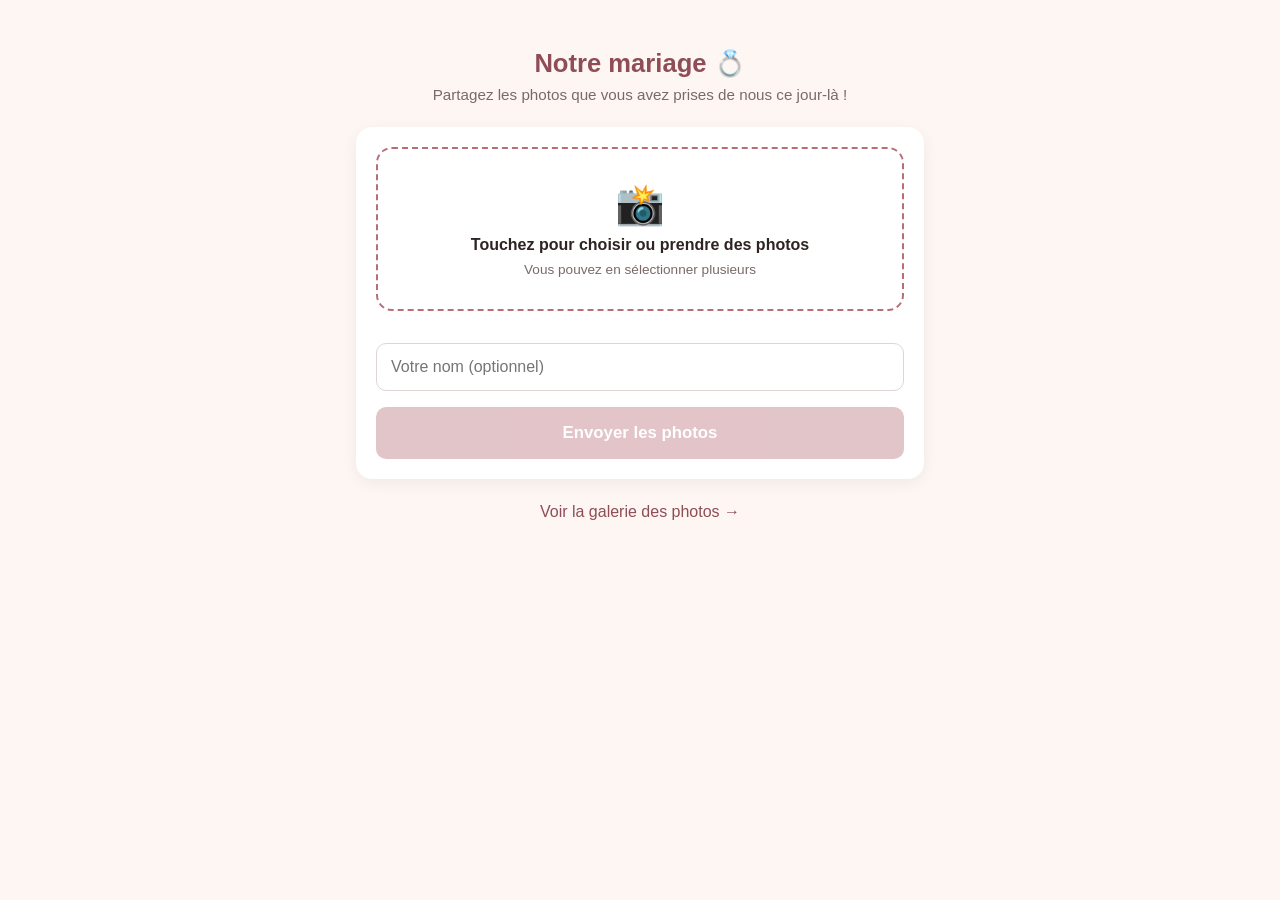
==== index.html @ cdbea4b7 "Premiere version du site" ====
<!DOCTYPE html>
<html lang="fr">
<head>
  <meta charset="UTF-8">
  <meta name="viewport" content="width=device-width, initial-scale=1.0, viewport-fit=cover">
  <title>Envoyez vos photos 💍</title>
  <link rel="stylesheet" href="css/style.css">
</head>
<body>

  <main class="container">
    <header class="header">
      <h1>Notre mariage 💍</h1>
      <p class="subtitle">Partagez les photos que vous avez prises de nous ce jour-là !</p>
    </header>

    <section class="upload-card">
      <label for="fileInput" class="upload-zone" id="uploadZone">
        <span class="upload-icon">📸</span>
        <span class="upload-text">Touchez pour choisir ou prendre des photos</span>
        <span class="upload-hint">Vous pouvez en sélectionner plusieurs</span>
      </label>
      <input
        type="file"
        id="fileInput"
        accept="image/*"
        multiple
        hidden
      >

      <div id="previewGrid" class="preview-grid"></div>

      <input
        type="text"
        id="nomInvite"
        class="input-nom"
        placeholder="Votre nom (optionnel)"
      >

      <button id="sendBtn" class="btn-send" disabled>Envoyer les photos</button>

      <div id="progressWrap" class="progress-wrap" hidden>
        <div id="progressBar" class="progress-bar"></div>
        <span id="progressText" class="progress-text">0%</span>
      </div>

      <div id="successMsg" class="success-msg" hidden>
        ✅ Merci ! Vos photos ont bien été envoyées.
      </div>
    </section>

    <a href="galerie.html" class="link-galerie">Voir la galerie des photos →</a>
  </main>

  <script src="js/config.js"></script>
  <script src="js/upload.js"></script>
</body>
</html>
---- css/style.css ----
* {
  box-sizing: border-box;
  margin: 0;
  padding: 0;
}

:root {
  --primary: #b76e79;
  --primary-dark: #8f4d57;
  --bg: #fdf6f3;
  --card-bg: #ffffff;
  --text: #2e2422;
  --text-light: #7a6a67;
  --success: #4caf50;
  --radius: 16px;
}

body {
  font-family: -apple-system, "Segoe UI", Roboto, sans-serif;
  background: var(--bg);
  color: var(--text);
  min-height: 100vh;
  padding-top: env(safe-area-inset-top, 0px);
  padding-bottom: env(safe-area-inset-bottom, 0px);
}

.container {
  max-width: 480px;
  margin: 0 auto;
  padding: 24px 16px 60px;
}

.header {
  text-align: center;
  margin-bottom: 24px;
}

.header h1 {
  font-size: 1.6rem;
  margin-bottom: 8px;
  color: var(--primary-dark);
}

.subtitle {
  color: var(--text-light);
  font-size: 0.95rem;
}

.upload-card {
  background: var(--card-bg);
  border-radius: var(--radius);
  padding: 20px;
  box-shadow: 0 4px 16px rgba(0,0,0,0.06);
}

.upload-zone {
  display: flex;
  flex-direction: column;
  align-items: center;
  justify-content: center;
  gap: 8px;
  border: 2px dashed var(--primary);
  border-radius: var(--radius);
  padding: 32px 16px;
  cursor: pointer;
  text-align: center;
  transition: background 0.2s;
}

.upload-zone:active {
  background: rgba(183, 110, 121, 0.08);
}

.upload-icon {
  font-size: 2.5rem;
}

.upload-text {
  font-weight: 600;
}

.upload-hint {
  font-size: 0.85rem;
  color: var(--text-light);
}

.preview-grid {
  display: grid;
  grid-template-columns: repeat(3, 1fr);
  gap: 8px;
  margin-top: 16px;
}

.preview-grid img {
  width: 100%;
  aspect-ratio: 1;
  object-fit: cover;
  border-radius: 8px;
}

.input-nom {
  width: 100%;
  margin-top: 16px;
  padding: 14px;
  border: 1px solid #e0d5d3;
  border-radius: 10px;
  font-size: 1rem;
}

.btn-send {
  width: 100%;
  margin-top: 16px;
  padding: 16px;
  background: var(--primary);
  color: white;
  border: none;
  border-radius: 10px;
  font-size: 1.05rem;
  font-weight: 600;
  cursor: pointer;
  transition: opacity 0.2s;
}

.btn-send:disabled {
  opacity: 0.4;
  cursor: not-allowed;
}

.btn-send:not(:disabled):active {
  opacity: 0.8;
}

.progress-wrap {
  margin-top: 16px;
  background: #eee;
  border-radius: 20px;
  height: 24px;
  position: relative;
  overflow: hidden;
}

.progress-bar {
  height: 100%;
  background: var(--primary);
  width: 0%;
  transition: width 0.2s;
}

.progress-text {
  position: absolute;
  inset: 0;
  display: flex;
  align-items: center;
  justify-content: center;
  font-size: 0.8rem;
  color: white;
  font-weight: 600;
}

.success-msg {
  margin-top: 16px;
  background: #e8f5e9;
  color: #2e7d32;
  padding: 14px;
  border-radius: 10px;
  text-align: center;
  font-weight: 500;
}

.link-galerie {
  display: block;
  text-align: center;
  margin-top: 24px;
  color: var(--primary-dark);
  text-decoration: none;
  font-weight: 500;
}

@media (min-width: 600px) {
  .container {
    max-width: 600px;
    padding-top: 48px;
  }
  .preview-grid {
    grid-template-columns: repeat(4, 1fr);
  }
}
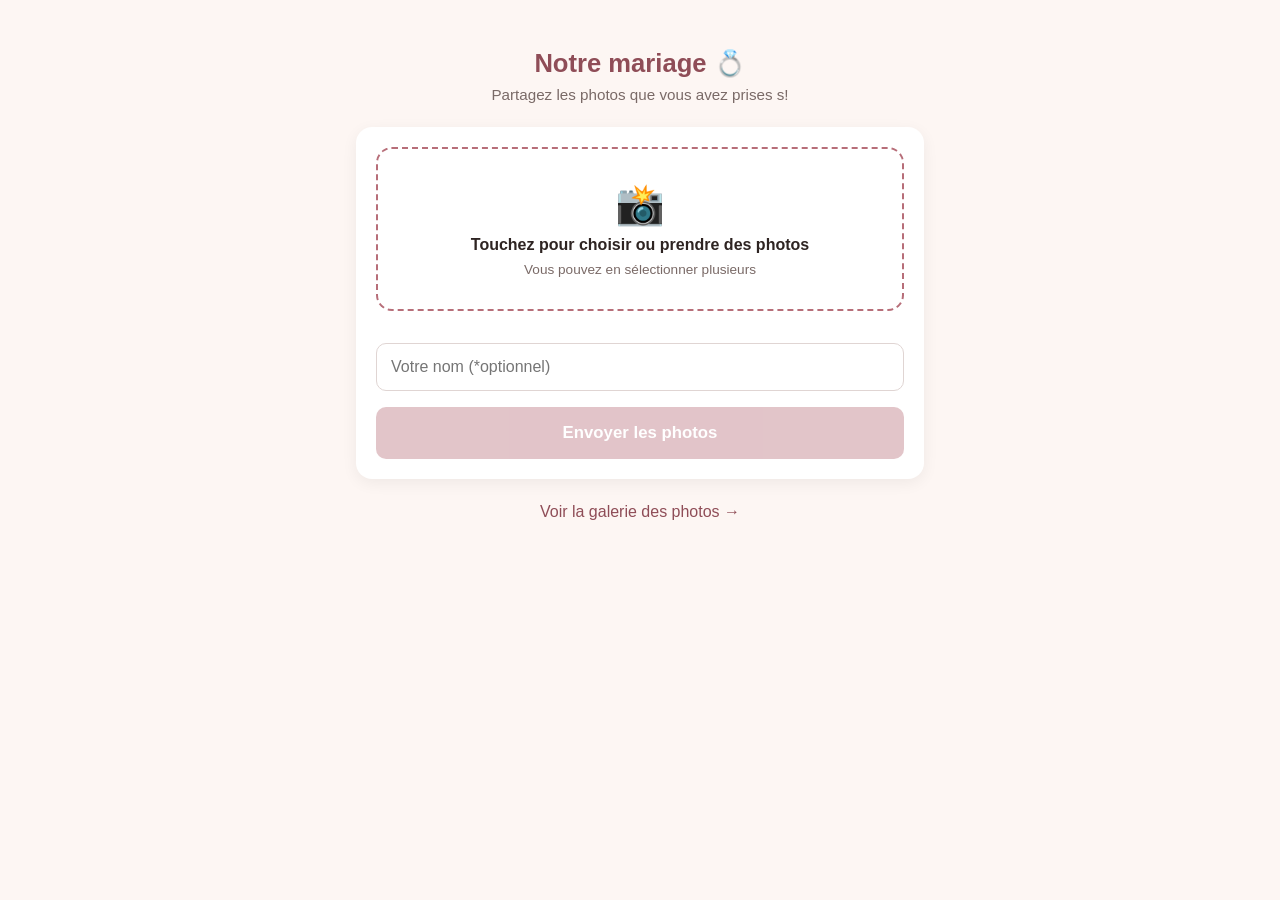
==== commit 7925ded0: "Exploration galerei admin" ====
--- a/index.html
+++ b/index.html
@@ -11,7 +11,7 @@
   <main class="container">
     <header class="header">
       <h1>Notre mariage 💍</h1>
-      <p class="subtitle">Partagez les photos que vous avez prises de nous ce jour-là !</p>
+      <p class="subtitle">Partagez les photos que vous avez prises s!</p>
     </header>
 
     <section class="upload-card">
@@ -34,7 +34,7 @@
         type="text"
         id="nomInvite"
         class="input-nom"
-        placeholder="Votre nom (optionnel)"
+        placeholder="Votre nom (*optionnel)"
       >
 
       <button id="sendBtn" class="btn-send" disabled>Envoyer les photos</button>
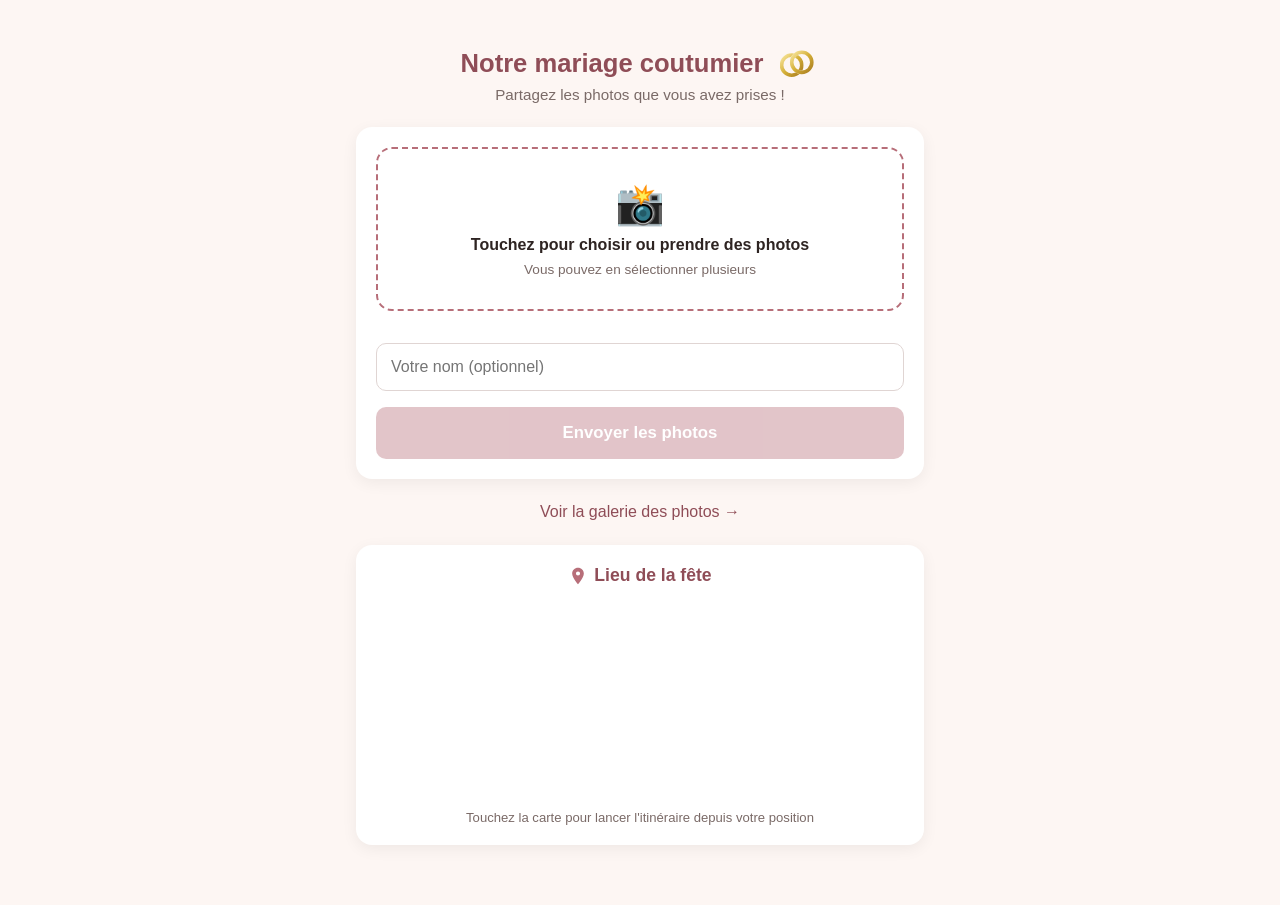
==== commit 6f69e977: "ajout de la carte map" ====
--- a/index.html
+++ b/index.html
@@ -3,15 +3,33 @@
 <head>
   <meta charset="UTF-8">
   <meta name="viewport" content="width=device-width, initial-scale=1.0, viewport-fit=cover">
-  <title>Envoyez vos photos 💍</title>
+  <title>Envoyez vos photos</title>
   <link rel="stylesheet" href="css/style.css">
 </head>
 <body>
 
   <main class="container">
     <header class="header">
-      <h1>Notre mariage 💍</h1>
-      <p class="subtitle">Partagez les photos que vous avez prises s!</p>
+      <h1 class="title-with-icon">
+        Notre mariage coutumier
+        <svg class="icon-rings" viewBox="0 0 64 40" xmlns="http://www.w3.org/2000/svg" aria-hidden="true">
+          <defs>
+            <linearGradient id="goldGrad" x1="0%" y1="0%" x2="100%" y2="100%">
+              <stop offset="0%" stop-color="#f9e79f"/>
+              <stop offset="50%" stop-color="#d4af37"/>
+              <stop offset="100%" stop-color="#a97c1f"/>
+            </linearGradient>
+            <mask id="ringFrontMask">
+              <rect x="0" y="0" width="64" height="40" fill="white"/>
+              <circle cx="40" cy="19" r="16.5" fill="black"/>
+              <circle cx="40" cy="19" r="11.5" fill="white"/>
+            </mask>
+          </defs>
+          <circle cx="26" cy="23" r="14" fill="none" stroke="url(#goldGrad)" stroke-width="5" mask="url(#ringFrontMask)"/>
+          <circle cx="40" cy="19" r="14" fill="none" stroke="url(#goldGrad)" stroke-width="5"/>
+        </svg>
+      </h1>
+      <p class="subtitle">Partagez les photos que vous avez prises !</p>
     </header>
 
     <section class="upload-card">
@@ -34,7 +52,7 @@
         type="text"
         id="nomInvite"
         class="input-nom"
-        placeholder="Votre nom (*optionnel)"
+        placeholder="Votre nom (optionnel)"
       >
 
       <button id="sendBtn" class="btn-send" disabled>Envoyer les photos</button>
@@ -50,6 +68,31 @@
     </section>
 
     <a href="galerie.html" class="link-galerie">Voir la galerie des photos →</a>
+
+    <section class="location-card">
+      <h2 class="location-title">
+        <svg class="icon-pin" viewBox="0 0 24 24" xmlns="http://www.w3.org/2000/svg" aria-hidden="true">
+          <path d="M12 2C8.13 2 5 5.13 5 9c0 5.25 7 13 7 13s7-7.75 7-13c0-3.87-3.13-7-7-7zm0 9.5A2.5 2.5 0 1 1 12 6.5a2.5 2.5 0 0 1 0 5z" fill="var(--primary)"/>
+        </svg>
+        Lieu de la fête
+      </h2>
+      <div class="map-wrap">
+        <iframe
+          class="map-frame"
+          src="https://www.openstreetmap.org/export/embed.html?bbox=1.264922,6.173806,1.284922,6.193806&marker=6.183806,1.274922"
+          loading="lazy"
+          title="Carte du lieu de la fête"
+        ></iframe>
+        <a
+          class="map-overlay"
+          href="https://www.google.com/maps/dir/?api=1&destination=6.183806,1.274922"
+          target="_blank"
+          rel="noopener"
+          aria-label="Ouvrir l'itinéraire vers le lieu dans Google Maps"
+        ></a>
+      </div>
+      <p class="map-hint">Touchez la carte pour lancer l'itinéraire depuis votre position</p>
+    </section>
   </main>
 
   <script src="js/config.js"></script>
--- a/css/style.css
+++ b/css/style.css
@@ -35,10 +35,20 @@
   margin-bottom: 24px;
 }
 
-.header h1 {
+.title-with-icon {
+  display: flex;
+  align-items: center;
+  justify-content: center;
+  gap: 10px;
   font-size: 1.6rem;
   margin-bottom: 8px;
   color: var(--primary-dark);
+}
+
+.icon-rings {
+  width: 46px;
+  height: 30px;
+  flex-shrink: 0;
 }
 
 .subtitle {
@@ -176,6 +186,57 @@
   font-weight: 500;
 }
 
+.location-card {
+  background: var(--card-bg);
+  border-radius: var(--radius);
+  padding: 20px;
+  margin-top: 24px;
+  box-shadow: 0 4px 16px rgba(0,0,0,0.06);
+}
+
+.location-title {
+  display: flex;
+  align-items: center;
+  justify-content: center;
+  gap: 6px;
+  font-size: 1.1rem;
+  margin-bottom: 14px;
+  color: var(--primary-dark);
+}
+
+.icon-pin {
+  width: 20px;
+  height: 20px;
+  flex-shrink: 0;
+}
+
+.map-wrap {
+  position: relative;
+  height: 200px;
+  border-radius: 12px;
+  overflow: hidden;
+}
+
+.map-frame {
+  width: 100%;
+  height: 100%;
+  border: 0;
+  pointer-events: none;
+}
+
+.map-overlay {
+  position: absolute;
+  inset: 0;
+  display: block;
+}
+
+.map-hint {
+  text-align: center;
+  font-size: 0.82rem;
+  color: var(--text-light);
+  margin-top: 10px;
+}
+
 @media (min-width: 600px) {
   .container {
     max-width: 600px;
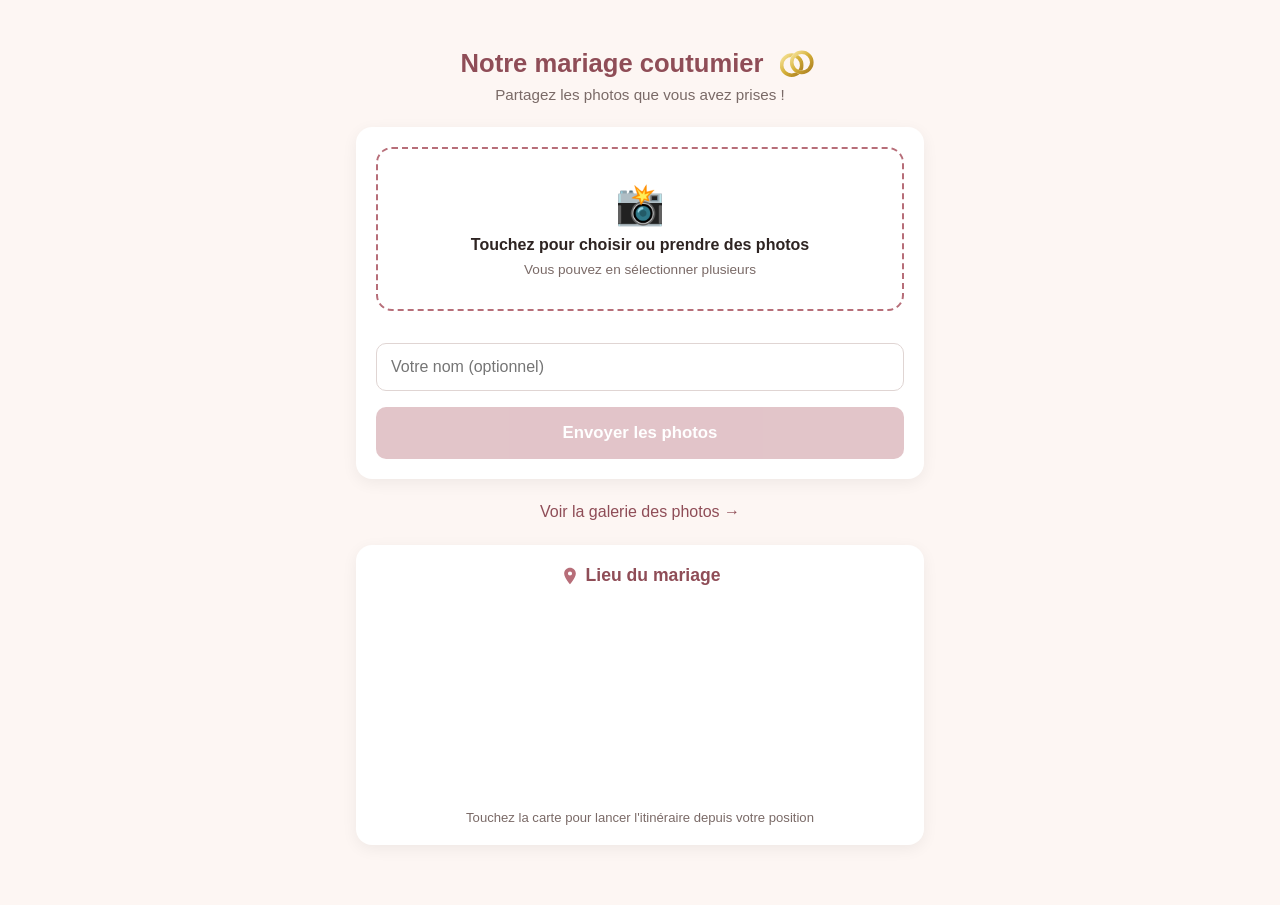
==== commit 035b5ff8: "touche final et correction" ====
--- a/index.html
+++ b/index.html
@@ -74,7 +74,7 @@
         <svg class="icon-pin" viewBox="0 0 24 24" xmlns="http://www.w3.org/2000/svg" aria-hidden="true">
           <path d="M12 2C8.13 2 5 5.13 5 9c0 5.25 7 13 7 13s7-7.75 7-13c0-3.87-3.13-7-7-7zm0 9.5A2.5 2.5 0 1 1 12 6.5a2.5 2.5 0 0 1 0 5z" fill="var(--primary)"/>
         </svg>
-        Lieu de la fête
+        Lieu du mariage
       </h2>
       <div class="map-wrap">
         <iframe
